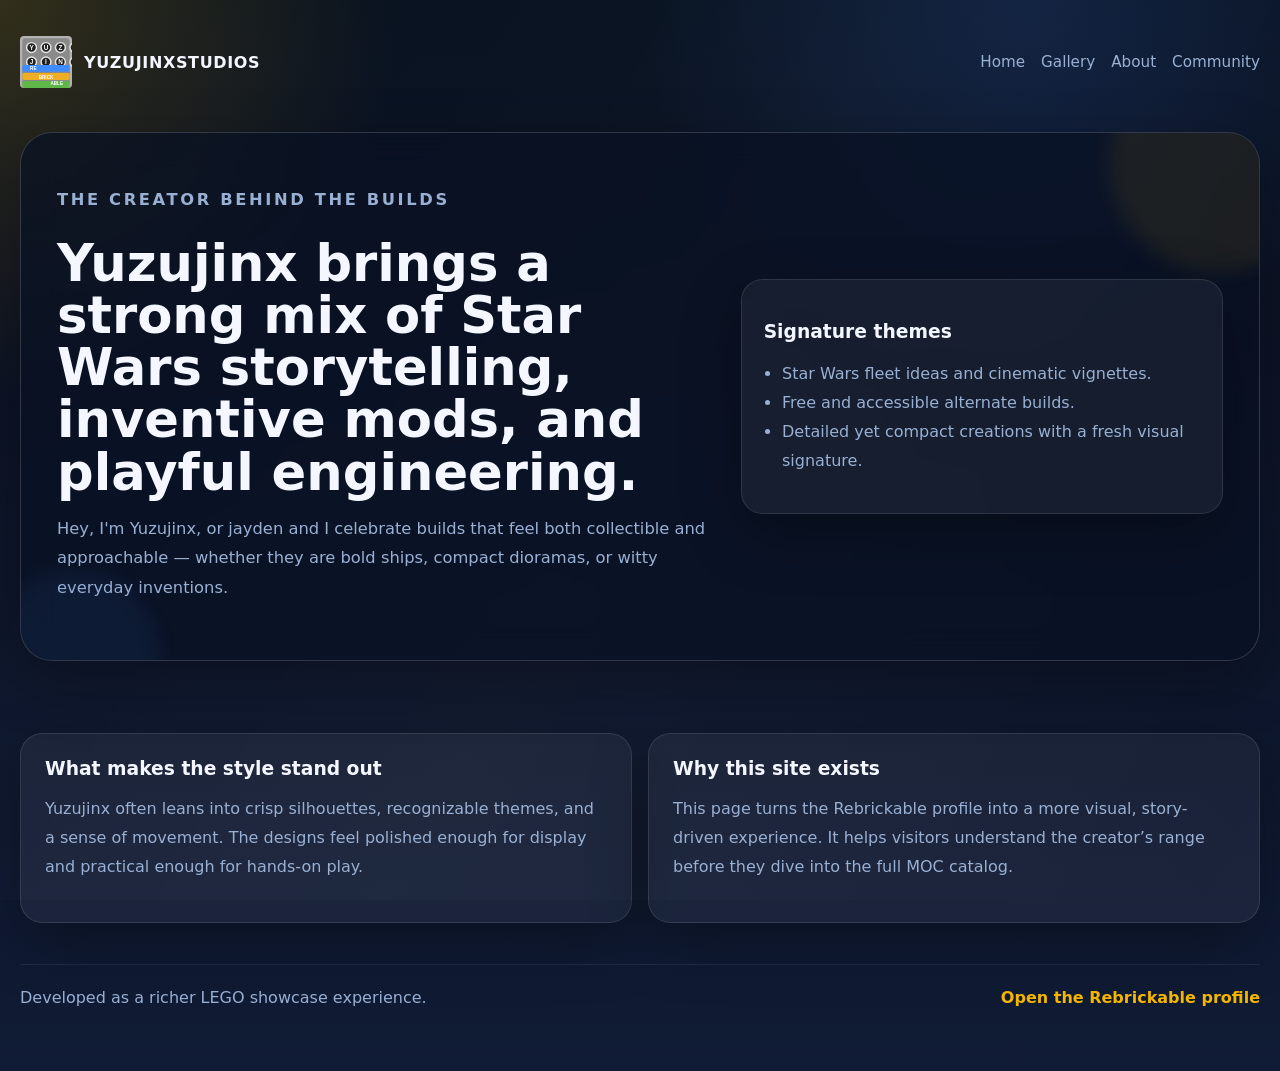
==== about.html @ a9a81e0a "updated html files" ====
<!DOCTYPE html>
<html lang="en">
<head>
  <meta charset="UTF-8">
  <meta name="viewport" content="width=device-width, initial-scale=1.0">
  <title>About Yuzujinx</title>
  <meta name="description" content="Learn more about Yuzujinx and the creative spirit behind the custom LEGO MOCs.">
  <link rel="stylesheet" href="styles.css">
  <script defer src="script.js"></script>
</head>
<body>
  <div class="page-shell">
    <header class="site-header">
      <a class="brand" href="index.html">
        <img src="logo.svg" alt="YuzujinxStudios logo" width="52" height="52">
        <strong>YuzujinxStudios</strong>
      </a>
      <nav class="site-nav" aria-label="Primary navigation">
        <a class="nav-link" href="index.html">Home</a>
        <a class="nav-link" href="gallery.html">Gallery</a>
        <a class="nav-link" href="about.html">About</a>
        <a class="nav-link" href="community.html">Community</a>
      </nav>
    </header>

    <main class="page-main">
      <section class="hero reveal">
        <div class="hero-grid">
          <div class="hero-copy">
            <p class="eyebrow">The creator behind the builds</p>
            <h1>Yuzujinx brings a strong mix of Star Wars storytelling, inventive mods, and playful engineering.</h1>
            <p>Hey, I'm Yuzujinx, or jayden and I celebrate builds that feel both collectible and approachable — whether they are bold ships, compact dioramas, or witty everyday inventions.</p>
          </div>
          <div class="hero-card reveal">
            <h3>Signature themes</h3>
            <ul>
              <li>Star Wars fleet ideas and cinematic vignettes.</li>
              <li>Free and accessible alternate builds.</li>
              <li>Detailed yet compact creations with a fresh visual signature.</li>
            </ul>
          </div>
        </div>
      </section>

      <section class="split-grid reveal">
        <div class="section-panel">
          <h3>What makes the style stand out</h3>
          <p>Yuzujinx often leans into crisp silhouettes, recognizable themes, and a sense of movement. The designs feel polished enough for display and practical enough for hands-on play.</p>
        </div>
        <div class="section-panel">
          <h3>Why this site exists</h3>
          <p>This page turns the Rebrickable profile into a more visual, story-driven experience. It helps visitors understand the creator’s range before they dive into the full MOC catalog.</p>
        </div>
      </section>
    </main>

    <footer class="footer">
      <div>Developed as a richer LEGO showcase experience.</div>
      <div><a class="text-link" href="https://rebrickable.com/users/Yuzujinx/mocs/" target="_blank" rel="noopener noreferrer">Open the Rebrickable profile</a></div>
    </footer>
  </div>
</body>
</html>
---- styles.css ----
:root {
  --bg: #07111f;
  --surface: rgba(255,255,255,0.05);
  --accent: #f6b700;
  --accent-strong: #ffb11b;
  --text: #f4f7ff;
  --muted: #9ab0d3;
  --border: rgba(255,255,255,0.16);
  --shadow: 0 20px 60px rgba(0,0,0,0.3);
}

* {
  box-sizing: border-box;
}

html {
  scroll-behavior: smooth;
}

body {
  margin: 0;
  min-height: 100vh;
  font-family: Inter, system-ui, -apple-system, BlinkMacSystemFont, sans-serif;
  background:
    radial-gradient(circle at top left, rgba(246,183,0,0.18), transparent 24%),
    radial-gradient(circle at 80% 0%, rgba(61,120,255,0.15), transparent 26%),
    linear-gradient(180deg, #07111f 0%, #0b1224 30%, #101b35 100%);
  color: var(--text);
  position: relative;
  overflow-x: hidden;
}

body::before {
  content: "";
  position: fixed;
  inset: 0;
  pointer-events: none;
  background: linear-gradient(120deg, transparent, rgba(255,255,255,0.04), transparent);
  animation: drift 16s linear infinite;
  opacity: 0.6;
}

img {
  max-width: 100%;
  display: block;
}

a {
  color: inherit;
  text-decoration: none;
}

button,
input {
  font: inherit;
}

.page-shell {
  max-width: 1280px;
  margin: 0 auto;
  padding: 1.25rem 1.25rem 4rem;
}

.site-header {
  display: flex;
  align-items: center;
  justify-content: space-between;
  gap: 1rem;
  padding: 1rem 0 1.5rem;
}

.brand {
  display: inline-flex;
  align-items: center;
  gap: 0.75rem;
  font-weight: 700;
  letter-spacing: 0.04em;
  text-transform: uppercase;
}

.brand span {
  width: 1.2rem;
  height: 1.2rem;
  border-radius: 0.35rem;
  background: linear-gradient(135deg, var(--accent) 0%, var(--accent-strong) 100%);
  box-shadow: 0 0 0 4px rgba(246,183,0,0.18);
}

.site-nav {
  display: flex;
  flex-wrap: wrap;
  gap: 1rem;
  font-size: 0.95rem;
  color: var(--muted);
}

.nav-link {
  position: relative;
  transition: color 0.2s ease;
}

.nav-link::after {
  content: "";
  position: absolute;
  left: 0;
  bottom: -0.25rem;
  width: 100%;
  height: 1px;
  background: var(--accent);
  transform: scaleX(0);
  transform-origin: center;
  transition: transform 0.25s ease;
}

.nav-link:hover::after,
.nav-link:focus-visible::after {
  transform: scaleX(1);
}

.hero {
  margin: 1.25rem 0 2.5rem;
  padding: 2.25rem;
  border: 1px solid var(--border);
  border-radius: 2rem;
  background: rgba(9, 17, 35, 0.72);
  backdrop-filter: blur(18px);
  box-shadow: var(--shadow);
  position: relative;
  overflow: hidden;
}

.hero::before,
.hero::after {
  content: "";
  position: absolute;
  border-radius: 999px;
  filter: blur(10px);
  opacity: 0.45;
  pointer-events: none;
}

.hero::before {
  width: 220px;
  height: 220px;
  top: -80px;
  right: -70px;
  background: rgba(246,183,0,0.18);
}

.hero::after {
  width: 180px;
  height: 180px;
  bottom: -90px;
  left: -40px;
  background: rgba(90, 146, 255, 0.16);
}

.hero-grid {
  display: grid;
  gap: 2rem;
  align-items: center;
}

.eyebrow {
  margin: 0 0 0.7rem;
  color: var(--accent);
  letter-spacing: 0.16em;
  text-transform: uppercase;
  font-weight: 700;
  font-size: 0.82rem;
}

.hero-copy h1,
.section-headline h2 {
  margin: 0;
  line-height: 1.02;
}

.hero-copy h1 {
  font-size: clamp(2.4rem, 4vw, 4rem);
}

.hero-copy p {
  margin: 1rem 0 1.4rem;
  color: var(--muted);
  font-size: 1.02rem;
  line-height: 1.8;
}

.hero-actions {
  display: flex;
  flex-wrap: wrap;
  gap: 1rem;
}

.btn {
  display: inline-flex;
  align-items: center;
  justify-content: center;
  border: none;
  border-radius: 999px;
  padding: 0.95rem 1.35rem;
  font-weight: 700;
  cursor: pointer;
  transition: transform 0.25s ease, box-shadow 0.25s ease, background-color 0.25s ease;
}

.btn:hover,
.btn:focus-visible {
  transform: translateY(-2px);
  box-shadow: 0 12px 30px rgba(0,0,0,0.2);
}

.btn-primary {
  background: linear-gradient(135deg, var(--accent) 0%, var(--accent-strong) 100%);
  color: #0d1421;
}

.btn-secondary {
  background: rgba(255,255,255,0.06);
  color: var(--text);
  border: 1px solid rgba(255,255,255,0.12);
}

.hero-meta {
  display: grid;
  grid-template-columns: repeat(3, minmax(120px, 1fr));
  gap: 1rem;
  margin-top: 1.5rem;
}

.hero-pill,
.hero-card,
.section-panel,
.card {
  border: 1px solid rgba(255,255,255,0.1);
  background: var(--surface);
  box-shadow: var(--shadow);
}

.hero-pill {
  padding: 1rem 1.05rem;
  border-radius: 1rem;
  color: var(--text);
}

.hero-pill strong {
  display: block;
  font-size: 1.1rem;
  margin-bottom: 0.25rem;
}

.hero-card {
  padding: 1.35rem;
  border-radius: 1.35rem;
  color: var(--text);
}

.hero-card ul {
  padding-left: 1.15rem;
  color: var(--muted);
  line-height: 1.8;
}

.page-main {
  display: grid;
  gap: 2rem;
}

.section {
  display: grid;
  gap: 1.2rem;
}

.section-headline {
  display: flex;
  align-items: baseline;
  justify-content: space-between;
  gap: 1rem;
  margin-bottom: 0.35rem;
}

.section-headline p {
  margin: 0.2rem 0 0;
  color: var(--muted);
}

.text-link {
  color: var(--accent);
  font-weight: 700;
}

.filter-bar {
  display: flex;
  flex-wrap: wrap;
  gap: 1rem;
  justify-content: space-between;
  align-items: center;
  margin-bottom: 1rem;
}

.search-field {
  flex: 1 1 320px;
  padding: 0.95rem 1rem;
  border-radius: 1rem;
  border: 1px solid rgba(255,255,255,0.12);
  background: rgba(255,255,255,0.04);
  color: var(--text);
}

.search-field::placeholder {
  color: rgba(255,255,255,0.55);
}

.tag-list {
  display: flex;
  flex-wrap: wrap;
  gap: 0.75rem;
}

.tag {
  display: inline-flex;
  padding: 0.65rem 1rem;
  border-radius: 999px;
  background: rgba(255,255,255,0.08);
  color: var(--text);
  cursor: pointer;
  transition: background-color 0.2s ease, transform 0.2s ease;
}

.tag.active,
.tag:hover,
.tag:focus-visible {
  background: rgba(246,183,0,0.2);
  transform: translateY(-1px);
}

.card-grid {
  display: grid;
  grid-template-columns: repeat(auto-fit, minmax(260px, 1fr));
  gap: 1.25rem;
}

.card {
  border-radius: 1.45rem;
  overflow: hidden;
  display: flex;
  flex-direction: column;
  transition: transform 0.25s ease, box-shadow 0.25s ease, border-color 0.25s ease;
}

.card:hover,
.card:focus-within {
  transform: translateY(-6px) scale(1.01);
  box-shadow: 0 25px 70px rgba(0,0,0,0.35);
  border-color: rgba(246,183,0,0.35);
}

.card-media {
  min-height: 180px;
  position: relative;
  padding: 1rem;
  background: linear-gradient(140deg, rgba(246,183,0,0.24), rgba(255,255,255,0.04));
}

.card-media::after {
  content: "";
  position: absolute;
  inset: 0;
  background-image:
    radial-gradient(circle at 18% 20%, rgba(255,255,255,0.12), transparent 18%),
    radial-gradient(circle at 85% 25%, rgba(255,255,255,0.08), transparent 16%),
    linear-gradient(140deg, rgba(255,255,255,0.05), transparent 45%);
}

.card-tag {
  position: relative;
  z-index: 1;
  display: inline-flex;
  align-items: center;
  gap: 0.35rem;
  padding: 0.55rem 0.85rem;
  border-radius: 999px;
  background: rgba(0,0,0,0.35);
  color: var(--text);
  font-size: 0.78rem;
  text-transform: uppercase;
  letter-spacing: 0.08em;
}

.card-title {
  position: relative;
  z-index: 1;
  margin: 1.15rem 0 0.45rem;
  font-size: 1.2rem;
  line-height: 1.2;
}

.card-caption {
  position: relative;
  z-index: 1;
  color: var(--muted);
  font-size: 0.94rem;
  line-height: 1.6;
}

.card-body {
  padding: 1.2rem 1.2rem 1.4rem;
  display: grid;
  gap: 0.9rem;
}

.card-meta {
  display: flex;
  flex-wrap: wrap;
  gap: 0.6rem;
}

.meta-pill {
  padding: 0.6rem 0.8rem;
  border-radius: 1rem;
  border: 1px solid rgba(255,255,255,0.08);
  background: rgba(255,255,255,0.05);
  color: var(--text);
  font-size: 0.85rem;
}

.card-actions a {
  width: 100%;
}

.btn-link {
  border-radius: 1.1rem;
  background: rgba(246,183,0,0.12);
  color: var(--text);
  border: 1px solid rgba(246,183,0,0.3);
}

.split-grid,
.feature-list {
  display: grid;
  gap: 1rem;
}

.section-panel {
  padding: 1.5rem;
  border-radius: 1.4rem;
}

.section-panel h3 {
  margin-top: 0;
  margin-bottom: 0.6rem;
}

.section-panel p,
.section-panel li {
  color: var(--muted);
  line-height: 1.8;
}

.section-panel ul {
  padding-left: 1.2rem;
}

.reveal {
  opacity: 0;
  transform: translateY(20px);
  transition: opacity 0.65s ease, transform 0.65s ease;
}

.reveal.is-visible {
  opacity: 1;
  transform: translateY(0);
}

.footer {
  margin-top: 2.6rem;
  padding-top: 1.4rem;
  border-top: 1px solid rgba(255,255,255,0.08);
  display: flex;
  justify-content: space-between;
  gap: 1rem;
  color: var(--muted);
  flex-wrap: wrap;
}

@keyframes drift {
  0% {
    transform: translateX(-6%) translateY(-2%);
  }
  50% {
    transform: translateX(4%) translateY(2%);
  }
  100% {
    transform: translateX(-6%) translateY(-2%);
  }
}

@media (min-width: 900px) {
  .hero-grid {
    grid-template-columns: 1.15fr 0.85fr;
  }

  .split-grid {
    grid-template-columns: repeat(2, minmax(0, 1fr));
  }
}

@media (max-width: 640px) {
  .page-shell {
    padding: 1rem 1rem 3rem;
  }

  .hero {
    padding: 1.45rem;
  }

  .hero-meta {
    grid-template-columns: 1fr;
  }

  .section-headline {
    flex-direction: column;
    align-items: flex-start;
  }
}

@media (prefers-reduced-motion: reduce) {
  *, *::before, *::after {
    animation-duration: 0.01ms !important;
    animation-iteration-count: 1 !important;
    transition-duration: 0.01ms !important;
    scroll-behavior: auto !important;
  }
}
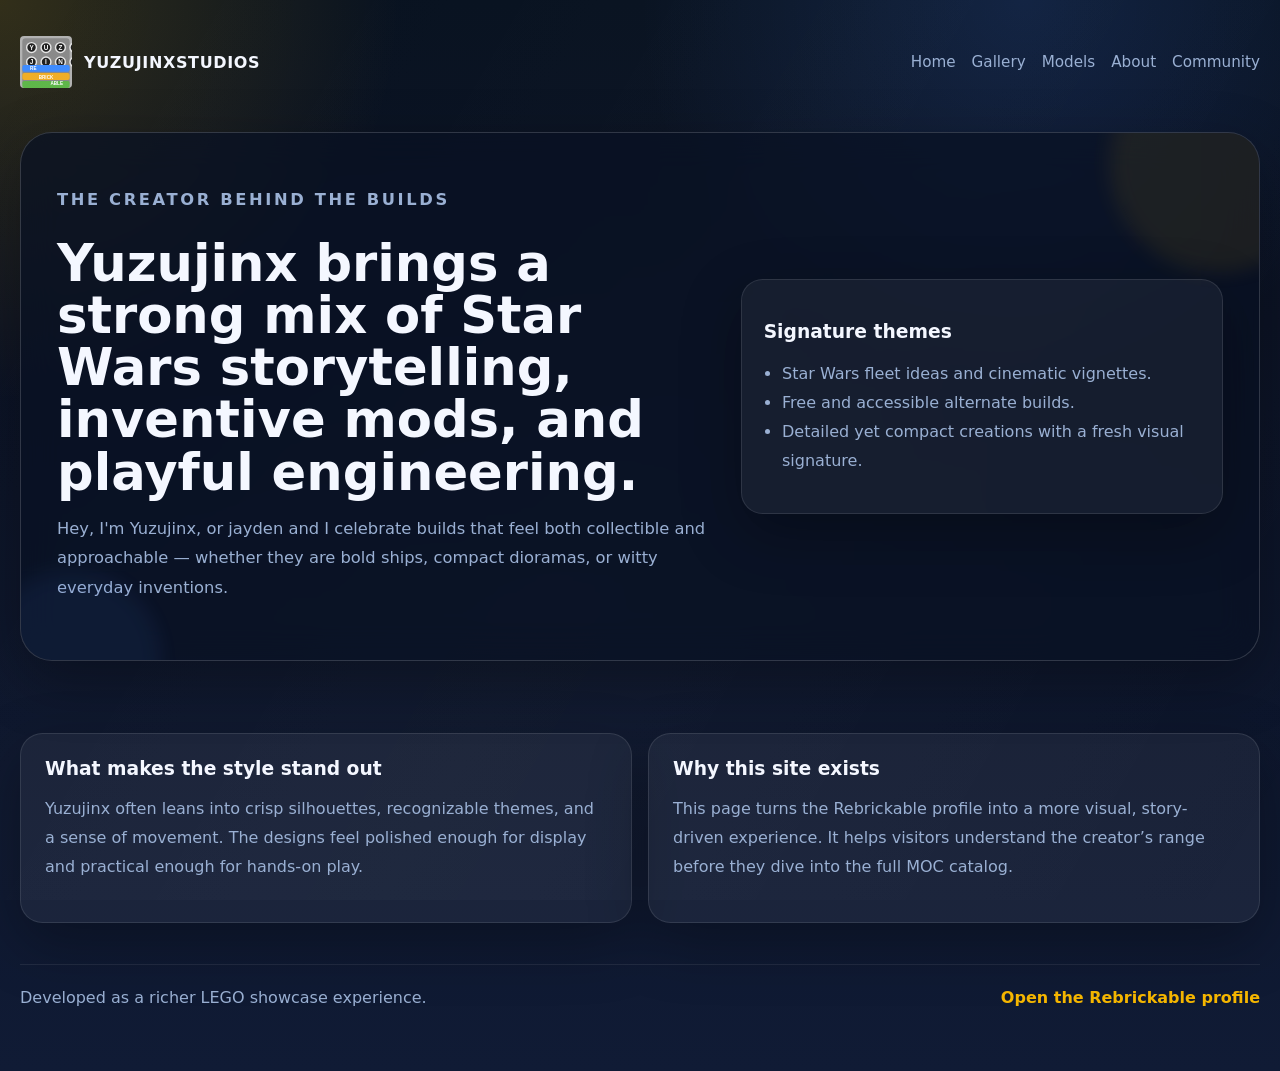
==== commit 867f72f9: "added models section" ====
--- a/about.html
+++ b/about.html
@@ -18,6 +18,7 @@
       <nav class="site-nav" aria-label="Primary navigation">
         <a class="nav-link" href="index.html">Home</a>
         <a class="nav-link" href="gallery.html">Gallery</a>
+        <a class="nav-link" href="models.html">Models</a>
         <a class="nav-link" href="about.html">About</a>
         <a class="nav-link" href="community.html">Community</a>
       </nav>
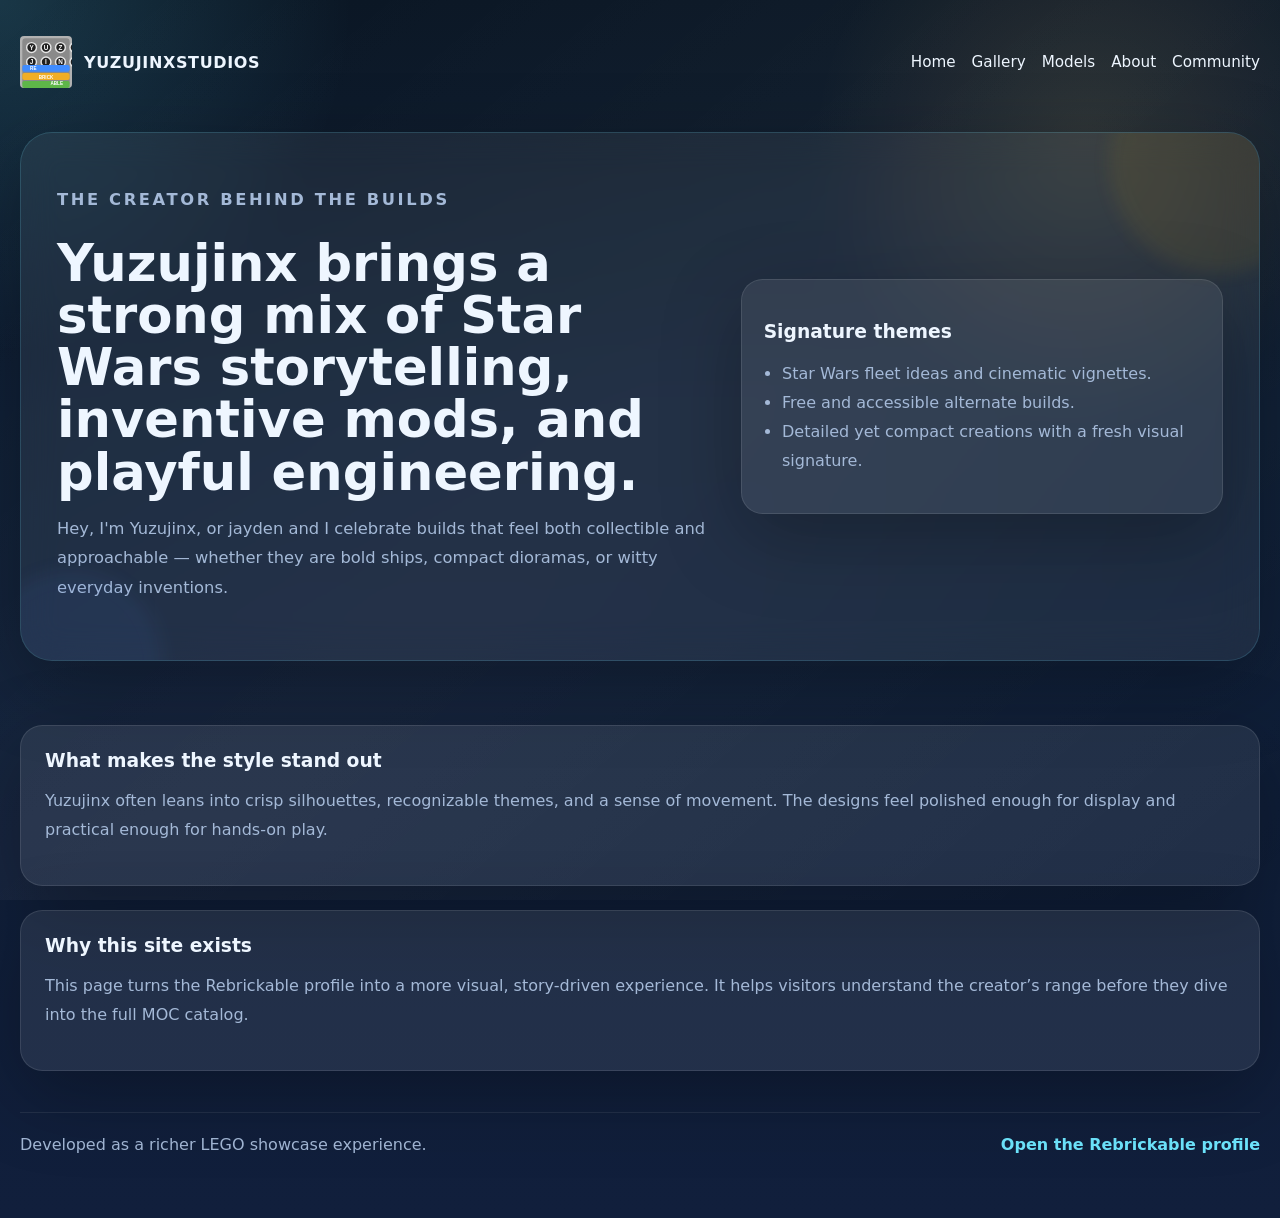
==== commit 48ff0b43: "Updated html pages" ====
--- a/about.html
+++ b/about.html
@@ -25,34 +25,35 @@
     </header>
 
     <main class="page-main">
-      <section class="hero reveal">
-        <div class="hero-grid">
-          <div class="hero-copy">
-            <p class="eyebrow">The creator behind the builds</p>
-            <h1>Yuzujinx brings a strong mix of Star Wars storytelling, inventive mods, and playful engineering.</h1>
-            <p>Hey, I'm Yuzujinx, or jayden and I celebrate builds that feel both collectible and approachable — whether they are bold ships, compact dioramas, or witty everyday inventions.</p>
+      <div class="about-grid reveal">
+        <section class="hero reveal">
+          <div class="hero-grid">
+            <div class="hero-copy">
+              <p class="eyebrow">The creator behind the builds</p>
+              <h1>Yuzujinx brings a strong mix of Star Wars storytelling, inventive mods, and playful engineering.</h1>
+              <p>Hey, I'm Yuzujinx, or jayden and I celebrate builds that feel both collectible and approachable — whether they are bold ships, compact dioramas, or witty everyday inventions.</p>
+            </div>
+            <div class="hero-card reveal">
+              <h3>Signature themes</h3>
+              <ul>
+                <li>Star Wars fleet ideas and cinematic vignettes.</li>
+                <li>Free and accessible alternate builds.</li>
+                <li>Detailed yet compact creations with a fresh visual signature.</li>
+              </ul>
+            </div>
           </div>
-          <div class="hero-card reveal">
-            <h3>Signature themes</h3>
-            <ul>
-              <li>Star Wars fleet ideas and cinematic vignettes.</li>
-              <li>Free and accessible alternate builds.</li>
-              <li>Detailed yet compact creations with a fresh visual signature.</li>
-            </ul>
-          </div>
-        </div>
-      </section>
+        </section>
 
-      <section class="split-grid reveal">
-        <div class="section-panel">
+        <div class="section-panel reveal">
           <h3>What makes the style stand out</h3>
           <p>Yuzujinx often leans into crisp silhouettes, recognizable themes, and a sense of movement. The designs feel polished enough for display and practical enough for hands-on play.</p>
         </div>
-        <div class="section-panel">
+
+        <div class="section-panel reveal">
           <h3>Why this site exists</h3>
           <p>This page turns the Rebrickable profile into a more visual, story-driven experience. It helps visitors understand the creator’s range before they dive into the full MOC catalog.</p>
         </div>
-      </section>
+      </div>
     </main>
 
     <footer class="footer">
--- a/styles.css
+++ b/styles.css
@@ -1,12 +1,12 @@
 :root {
-  --bg: #07111f;
-  --surface: rgba(255,255,255,0.05);
-  --accent: #f6b700;
-  --accent-strong: #ffb11b;
-  --text: #f4f7ff;
-  --muted: #9ab0d3;
-  --border: rgba(255,255,255,0.16);
-  --shadow: 0 20px 60px rgba(0,0,0,0.3);
+  --bg: #081523;
+  --surface: rgba(255,255,255,0.08);
+  --accent: #6ee7ff;
+  --accent-strong: #ffd166;
+  --text: #eef6ff;
+  --muted: #a4b9d7;
+  --border: rgba(255,255,255,0.14);
+  --shadow: 0 24px 80px rgba(0,0,0,0.28);
 }
 
 * {
@@ -22,9 +22,9 @@
   min-height: 100vh;
   font-family: Inter, system-ui, -apple-system, BlinkMacSystemFont, sans-serif;
   background:
-    radial-gradient(circle at top left, rgba(246,183,0,0.18), transparent 24%),
-    radial-gradient(circle at 80% 0%, rgba(61,120,255,0.15), transparent 26%),
-    linear-gradient(180deg, #07111f 0%, #0b1224 30%, #101b35 100%);
+    radial-gradient(circle at top left, rgba(110,231,255,0.16), transparent 20%),
+    radial-gradient(circle at 85% 12%, rgba(255,209,102,0.12), transparent 18%),
+    linear-gradient(180deg, #091523 0%, #0d1d34 34%, #111f3c 100%);
   color: var(--text);
   position: relative;
   overflow-x: hidden;
@@ -35,10 +35,10 @@
   position: fixed;
   inset: 0;
   pointer-events: none;
-  background: linear-gradient(120deg, transparent, rgba(255,255,255,0.04), transparent);
+  background: linear-gradient(140deg, transparent, rgba(255,255,255,0.06), transparent);
   animation: drift 16s linear infinite;
-  opacity: 0.6;
-}
+  opacity: 0.7;
+} 
 
 img {
   max-width: 100%;
@@ -91,11 +91,12 @@
   flex-wrap: wrap;
   gap: 1rem;
   font-size: 0.95rem;
-  color: var(--muted);
+  color: var(--text);
 }
 
 .nav-link {
   position: relative;
+  color: var(--text);
   transition: color 0.2s ease;
 }
 
@@ -112,6 +113,11 @@
   transition: transform 0.25s ease;
 }
 
+.nav-link:hover,
+.nav-link:focus-visible {
+  color: #ffffff;
+}
+
 .nav-link:hover::after,
 .nav-link:focus-visible::after {
   transform: scaleX(1);
@@ -120,9 +126,9 @@
 .hero {
   margin: 1.25rem 0 2.5rem;
   padding: 2.25rem;
-  border: 1px solid var(--border);
+  border: 1px solid rgba(110,231,255,0.16);
   border-radius: 2rem;
-  background: rgba(9, 17, 35, 0.72);
+  background: rgba(255,255,255,0.06);
   backdrop-filter: blur(18px);
   box-shadow: var(--shadow);
   position: relative;
@@ -272,6 +278,37 @@
   gap: 1.2rem;
 }
 
+.gallery-layout,
+.about-grid,
+.community-grid,
+.showcase-group {
+  display: grid;
+  gap: 1.5rem;
+}
+
+.gallery-layout {
+  grid-template-columns: minmax(280px, 1fr) minmax(420px, 1.6fr);
+}
+
+.hero-panel {
+  display: grid;
+  gap: 1.5rem;
+}
+
+.results-panel {
+  display: grid;
+  gap: 1.5rem;
+}
+
+.about-grid,
+.community-grid {
+  grid-template-columns: 1fr;
+}
+
+.showcase-group {
+  grid-template-columns: 1fr;
+}
+
 .section-headline {
   display: flex;
   align-items: baseline;
@@ -504,6 +541,11 @@
   .split-grid {
     grid-template-columns: repeat(2, minmax(0, 1fr));
   }
+
+  .gallery-layout,
+  .showcase-group {
+    grid-template-columns: repeat(2, minmax(0, 1fr));
+  }
 }
 
 @media (max-width: 640px) {
@@ -518,6 +560,12 @@
   .hero-meta {
     grid-template-columns: 1fr;
   }
+
+  .gallery-layout,
+  .showcase-group {
+    grid-template-columns: 1fr;
+  }
+
 
   .section-headline {
     flex-direction: column;
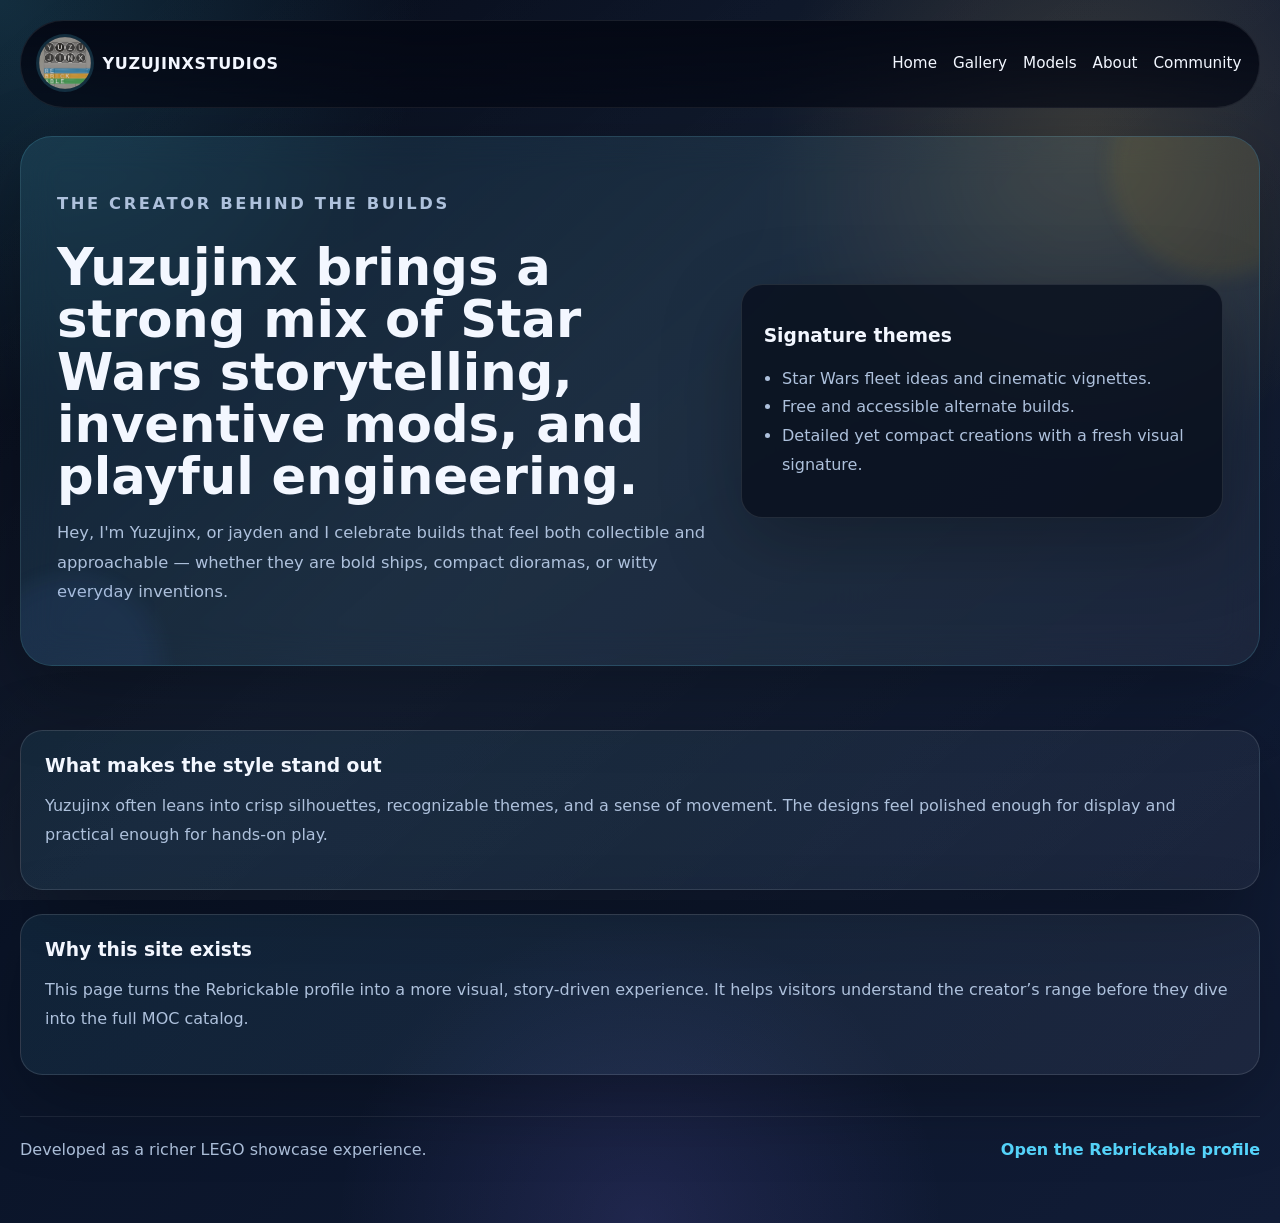
==== commit edc43678: "Added favicon and logo update" ====
--- a/about.html
+++ b/about.html
@@ -5,6 +5,7 @@
   <meta name="viewport" content="width=device-width, initial-scale=1.0">
   <title>About Yuzujinx</title>
   <meta name="description" content="Learn more about Yuzujinx and the creative spirit behind the custom LEGO MOCs.">
+  <link rel="icon" href="rendervsc/sitelogo.png" type="image/png">
   <link rel="stylesheet" href="styles.css">
   <script defer src="script.js"></script>
 </head>
@@ -12,7 +13,7 @@
   <div class="page-shell">
     <header class="site-header">
       <a class="brand" href="index.html">
-        <img src="logo.svg" alt="YuzujinxStudios logo" width="52" height="52">
+        <img src="rendervsc/sitelogo.png" alt="YuzujinxStudios logo" width="52" height="52">
         <strong>YuzujinxStudios</strong>
       </a>
       <nav class="site-nav" aria-label="Primary navigation">
--- a/styles.css
+++ b/styles.css
@@ -1,11 +1,13 @@
 :root {
-  --bg: #081523;
-  --surface: rgba(255,255,255,0.08);
-  --accent: #6ee7ff;
-  --accent-strong: #ffd166;
-  --text: #eef6ff;
-  --muted: #a4b9d7;
-  --border: rgba(255,255,255,0.14);
+  --bg: #040814;
+  --surface: rgba(9, 16, 30, 0.82);
+  --surface-strong: rgba(255,255,255,0.09);
+  --accent: #57d8ff;
+  --accent-strong: #ffcf5c;
+  --accent-soft: #8b7cff;
+  --text: #f3f7ff;
+  --muted: #aec1dc;
+  --border: rgba(255,255,255,0.16);
   --shadow: 0 24px 80px rgba(0,0,0,0.28);
 }
 
@@ -22,9 +24,10 @@
   min-height: 100vh;
   font-family: Inter, system-ui, -apple-system, BlinkMacSystemFont, sans-serif;
   background:
-    radial-gradient(circle at top left, rgba(110,231,255,0.16), transparent 20%),
-    radial-gradient(circle at 85% 12%, rgba(255,209,102,0.12), transparent 18%),
-    linear-gradient(180deg, #091523 0%, #0d1d34 34%, #111f3c 100%);
+    radial-gradient(circle at top left, rgba(87,216,255,0.18), transparent 24%),
+    radial-gradient(circle at 85% 12%, rgba(255,207,92,0.16), transparent 21%),
+    radial-gradient(circle at 50% 100%, rgba(139,124,255,0.14), transparent 22%),
+    linear-gradient(135deg, #040814 0%, #0a1428 38%, #111c36 100%);
   color: var(--text);
   position: relative;
   overflow-x: hidden;
@@ -66,7 +69,15 @@
   align-items: center;
   justify-content: space-between;
   gap: 1rem;
-  padding: 1rem 0 1.5rem;
+  padding: 1rem 1.1rem 1.15rem;
+  margin-bottom: 0.5rem;
+  position: sticky;
+  top: 0;
+  z-index: 20;
+  background: linear-gradient(180deg, rgba(4,8,20,0.95), rgba(4,8,20,0.72));
+  backdrop-filter: blur(14px);
+  border: 1px solid rgba(255,255,255,0.08);
+  border-radius: 999px;
 }
 
 .brand {
@@ -76,6 +87,18 @@
   font-weight: 700;
   letter-spacing: 0.04em;
   text-transform: uppercase;
+  transition: transform 0.25s ease, color 0.25s ease;
+}
+
+.brand:hover,
+.brand:focus-visible {
+  transform: translateY(-1px);
+  color: var(--accent);
+}
+
+.brand img {
+  border-radius: 999px;
+  box-shadow: 0 0 0 3px rgba(87,216,255,0.16);
 }
 
 .brand span {
@@ -128,7 +151,7 @@
   padding: 2.25rem;
   border: 1px solid rgba(110,231,255,0.16);
   border-radius: 2rem;
-  background: rgba(255,255,255,0.06);
+  background: linear-gradient(135deg, rgba(87,216,255,0.12), rgba(255,255,255,0.05));
   backdrop-filter: blur(18px);
   box-shadow: var(--shadow);
   position: relative;
@@ -191,6 +214,19 @@
   color: var(--muted);
   font-size: 1.02rem;
   line-height: 1.8;
+}
+
+.hero-media {
+  margin: 1.5rem 0;
+  border-radius: 1.5rem;
+  overflow: hidden;
+  border: 1px solid rgba(255,255,255,0.12);
+  background: rgba(255,255,255,0.05);
+}
+
+.hero-media-image {
+  width: 100%;
+  display: block;
 }
 
 .hero-actions {
@@ -209,6 +245,8 @@
   font-weight: 700;
   cursor: pointer;
   transition: transform 0.25s ease, box-shadow 0.25s ease, background-color 0.25s ease;
+  position: relative;
+  overflow: hidden;
 }
 
 .btn:hover,
@@ -238,7 +276,8 @@
 .hero-pill,
 .hero-card,
 .section-panel,
-.card {
+.card,
+.showcase-card {
   border: 1px solid rgba(255,255,255,0.1);
   background: var(--surface);
   box-shadow: var(--shadow);
@@ -473,6 +512,60 @@
   border: 1px solid rgba(246,183,0,0.3);
 }
 
+.showcase-grid {
+  display: grid;
+  grid-template-columns: repeat(auto-fit, minmax(260px, 1fr));
+  gap: 1.25rem;
+  margin-top: 1.5rem;
+}
+
+.showcase-card {
+  padding: 1rem;
+  border-radius: 1.45rem;
+  display: grid;
+  gap: 0.9rem;
+  transition: transform 0.25s ease, box-shadow 0.25s ease, border-color 0.25s ease;
+}
+
+.showcase-card:hover,
+.showcase-card:focus-within {
+  transform: translateY(-6px) scale(1.01);
+  box-shadow: 0 24px 72px rgba(0,0,0,0.34);
+  border-color: rgba(87,216,255,0.35);
+}
+
+.showcase-image {
+  width: 100%;
+  aspect-ratio: 4 / 3;
+  object-fit: cover;
+  border-radius: 1rem;
+  border: 1px solid rgba(255,255,255,0.12);
+}
+
+.showcase-card h3 {
+  margin: 0;
+  font-size: 1.08rem;
+}
+
+.showcase-card p {
+  margin: 0;
+  color: var(--muted);
+  line-height: 1.7;
+}
+
+.section-gif {
+  border-radius: 1.5rem;
+  overflow: hidden;
+  border: 1px solid rgba(255,255,255,0.12);
+  background: rgba(255,255,255,0.05);
+}
+
+.section-gif-image {
+  width: 100%;
+  height: auto;
+  display: block;
+}
+
 .split-grid,
 .feature-list {
   display: grid;
@@ -482,6 +575,8 @@
 .section-panel {
   padding: 1.5rem;
   border-radius: 1.4rem;
+  border: 1px solid rgba(255,255,255,0.12);
+  background: linear-gradient(135deg, rgba(87,216,255,0.08), rgba(255,255,255,0.05));
 }
 
 .section-panel h3 {
@@ -501,11 +596,12 @@
 
 .reveal {
   opacity: 0;
-  transform: translateY(20px);
-  transition: opacity 0.65s ease, transform 0.65s ease;
-}
-
-.reveal.is-visible {
+  transform: translateY(24px);
+  transition: opacity 0.7s ease, transform 0.7s ease;
+}
+
+.reveal.is-visible,
+.no-js .reveal {
   opacity: 1;
   transform: translateY(0);
 }
@@ -533,11 +629,25 @@
   }
 }
 
+@keyframes floatCard {
+  0%,
+  100% {
+    transform: translateY(0);
+  }
+  50% {
+    transform: translateY(-4px);
+  }
+}
+
 @media (min-width: 900px) {
   .hero-grid {
     grid-template-columns: 1.15fr 0.85fr;
   }
 
+  .showcase-grid {
+    grid-template-columns: repeat(2, minmax(0, 1fr));
+  }
+
   .split-grid {
     grid-template-columns: repeat(2, minmax(0, 1fr));
   }
@@ -551,6 +661,11 @@
 @media (max-width: 640px) {
   .page-shell {
     padding: 1rem 1rem 3rem;
+  }
+
+  .site-header {
+    border-radius: 1.25rem;
+    padding: 0.9rem 1rem;
   }
 
   .hero {
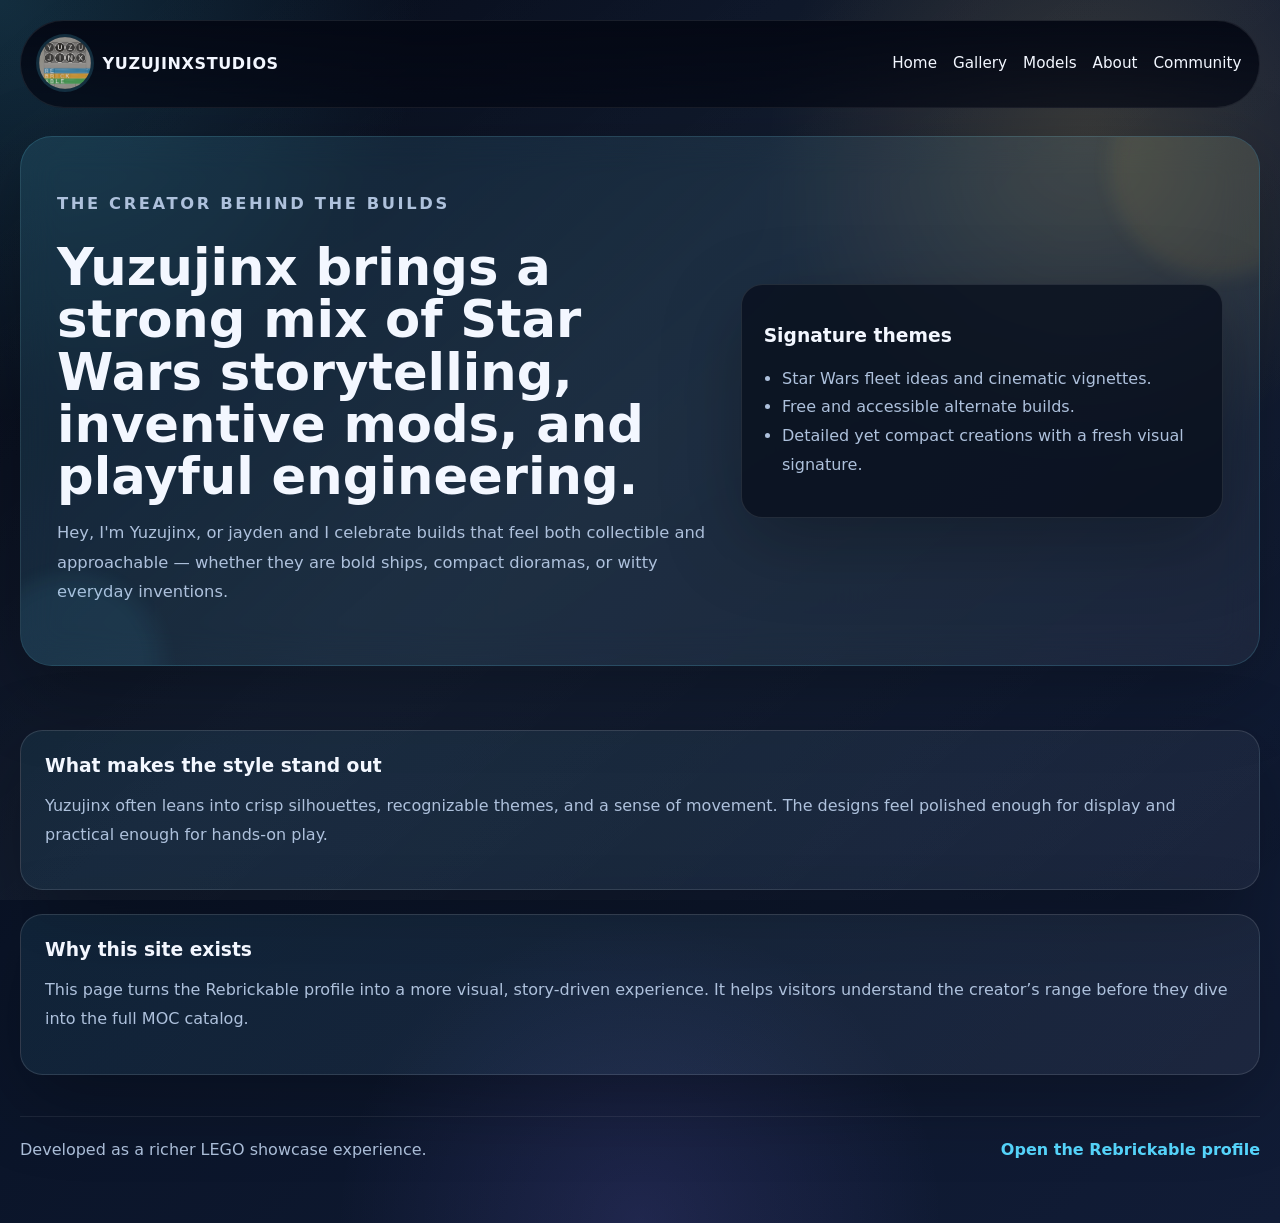
==== commit c9503ad7: "expanded gallery" ====
--- a/about.html
+++ b/about.html
@@ -5,7 +5,7 @@
   <meta name="viewport" content="width=device-width, initial-scale=1.0">
   <title>About Yuzujinx</title>
   <meta name="description" content="Learn more about Yuzujinx and the creative spirit behind the custom LEGO MOCs.">
-  <link rel="icon" href="rendervsc/sitelogo.png" type="image/png">
+  <link rel="icon" href="rendervsc/duel.png" type="image/png">
   <link rel="stylesheet" href="styles.css">
   <script defer src="script.js"></script>
 </head>
--- a/styles.css
+++ b/styles.css
@@ -106,7 +106,7 @@
   height: 1.2rem;
   border-radius: 0.35rem;
   background: linear-gradient(135deg, var(--accent) 0%, var(--accent-strong) 100%);
-  box-shadow: 0 0 0 4px rgba(246,183,0,0.18);
+  box-shadow: 0 0 0 4px rgba(255,207,92,0.18);
 }
 
 .site-nav {
@@ -173,7 +173,7 @@
   height: 220px;
   top: -80px;
   right: -70px;
-  background: rgba(246,183,0,0.18);
+  background: rgba(255,207,92,0.18);
 }
 
 .hero::after {
@@ -181,7 +181,7 @@
   height: 180px;
   bottom: -90px;
   left: -40px;
-  background: rgba(90, 146, 255, 0.16);
+  background: rgba(87,216,255,0.16);
 }
 
 .hero-grid {
@@ -407,7 +407,7 @@
 .tag.active,
 .tag:hover,
 .tag:focus-visible {
-  background: rgba(246,183,0,0.2);
+  background: rgba(255,207,92,0.2);
   transform: translateY(-1px);
 }
 
@@ -429,14 +429,14 @@
 .card:focus-within {
   transform: translateY(-6px) scale(1.01);
   box-shadow: 0 25px 70px rgba(0,0,0,0.35);
-  border-color: rgba(246,183,0,0.35);
+  border-color: rgba(255,207,92,0.35);
 }
 
 .card-media {
   min-height: 180px;
   position: relative;
   padding: 1rem;
-  background: linear-gradient(140deg, rgba(246,183,0,0.24), rgba(255,255,255,0.04));
+  background: linear-gradient(140deg, rgba(255,207,92,0.24), rgba(255,255,255,0.04));
 }
 
 .card-media::after {
@@ -507,9 +507,9 @@
 
 .btn-link {
   border-radius: 1.1rem;
-  background: rgba(246,183,0,0.12);
-  color: var(--text);
-  border: 1px solid rgba(246,183,0,0.3);
+  background: rgba(255,207,92,0.12);
+  color: var(--text);
+  border: 1px solid rgba(255,207,92,0.3);
 }
 
 .showcase-grid {
@@ -639,6 +639,23 @@
   }
 }
 
+/* Gallery page: disable card animations and use theme surface for card backgrounds */
+.gallery-page .card {
+  background: var(--surface);
+  transition: none !important;
+  box-shadow: none !important;
+  border: 1px solid rgba(255,255,255,0.08) !important;
+}
+.gallery-page .card:hover,
+.gallery-page .card:focus-within {
+  transform: none !important;
+  box-shadow: none !important;
+}
+.gallery-page .card-media {
+  background: var(--surface) !important;
+  background-image: none !important;
+}
+
 @media (min-width: 900px) {
   .hero-grid {
     grid-template-columns: 1.15fr 0.85fr;
